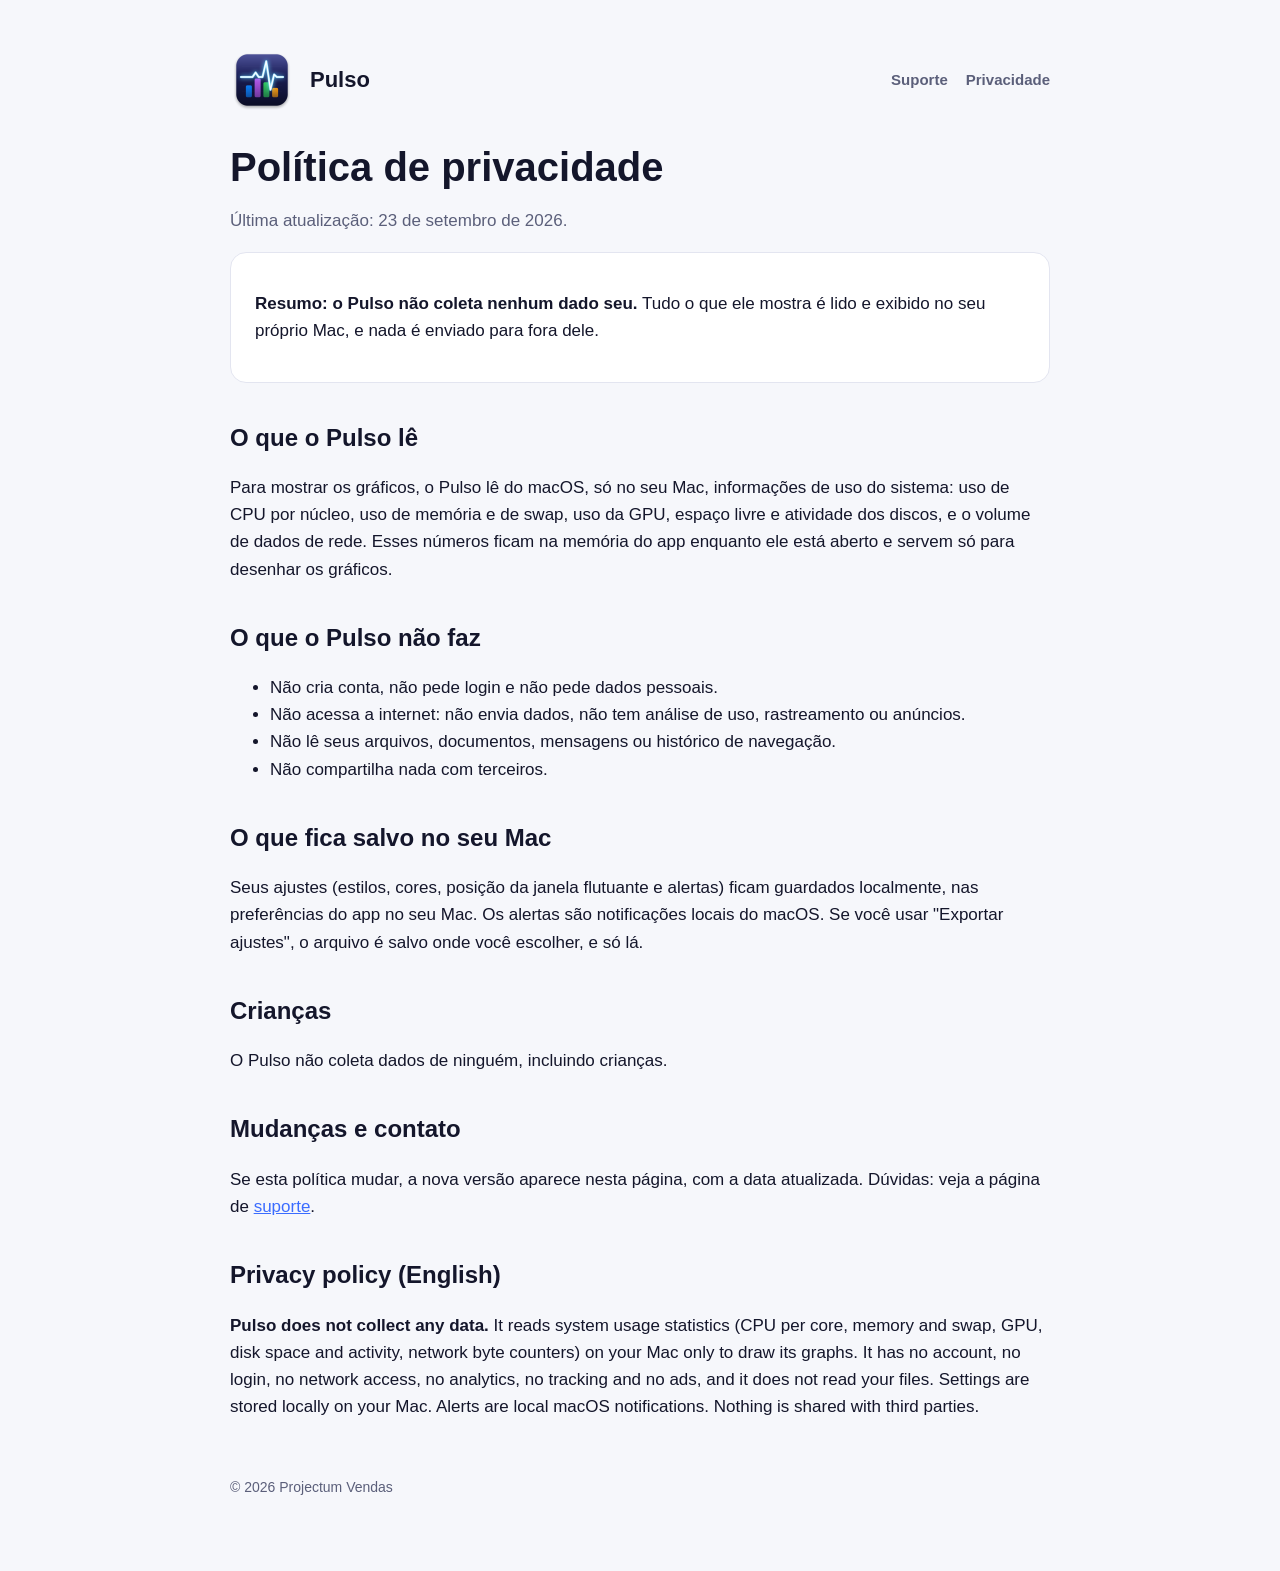
==== privacidade/index.html @ 8496fcee "Site: privacidade/index.html" ====
<!doctype html>
<html lang="pt-BR">
<head>
<meta charset="utf-8">
<meta name="viewport" content="width=device-width, initial-scale=1">
<title>Privacidade · Pulso</title>
<link rel="stylesheet" href="../estilo.css">
<link rel="icon" href="../img/icone.png">
</head>
<body>
<main>
  <header>
    <img src="../img/icone.png" alt="">
    <a href="../">Pulso</a>
    <nav><a href="../suporte/">Suporte</a><a href="./">Privacidade</a></nav>
  </header>
  <h1>Política de privacidade</h1>
  <p class="suave">Última atualização: 23 de setembro de 2026.</p>

  <div class="cartao">
    <p><strong>Resumo: o Pulso não coleta nenhum dado seu.</strong> Tudo o que ele mostra é lido e exibido no seu próprio Mac, e nada é enviado para fora dele.</p>
  </div>

  <h2>O que o Pulso lê</h2>
  <p>Para mostrar os gráficos, o Pulso lê do macOS, só no seu Mac, informações de uso do sistema: uso de CPU por núcleo, uso de memória e de swap, uso da GPU, espaço livre e atividade dos discos, e o volume de dados de rede. Esses números ficam na memória do app enquanto ele está aberto e servem só para desenhar os gráficos.</p>

  <h2>O que o Pulso não faz</h2>
  <ul>
    <li>Não cria conta, não pede login e não pede dados pessoais.</li>
    <li>Não acessa a internet: não envia dados, não tem análise de uso, rastreamento ou anúncios.</li>
    <li>Não lê seus arquivos, documentos, mensagens ou histórico de navegação.</li>
    <li>Não compartilha nada com terceiros.</li>
  </ul>

  <h2>O que fica salvo no seu Mac</h2>
  <p>Seus ajustes (estilos, cores, posição da janela flutuante e alertas) ficam guardados localmente, nas preferências do app no seu Mac. Os alertas são notificações locais do macOS. Se você usar "Exportar ajustes", o arquivo é salvo onde você escolher, e só lá.</p>

  <h2>Crianças</h2>
  <p>O Pulso não coleta dados de ninguém, incluindo crianças.</p>

  <h2>Mudanças e contato</h2>
  <p>Se esta política mudar, a nova versão aparece nesta página, com a data atualizada. Dúvidas: veja a página de <a href="../suporte/">suporte</a>.</p>

  <h2 lang="en">Privacy policy (English)</h2>
  <p lang="en"><strong>Pulso does not collect any data.</strong> It reads system usage statistics (CPU per core, memory and swap, GPU, disk space and activity, network byte counters) on your Mac only to draw its graphs. It has no account, no login, no network access, no analytics, no tracking and no ads, and it does not read your files. Settings are stored locally on your Mac. Alerts are local macOS notifications. Nothing is shared with third parties.</p>

  <footer>© 2026 Projectum Vendas</footer>
</main>
</body>
</html>
---- estilo.css ----
:root { --fundo: #f6f7fb; --texto: #14162b; --suave: #5b5f7a; --cartao: #ffffff; --borda: #e3e5f0; --destaque: #3b6cff; }
@media (prefers-color-scheme: dark) {
  :root { --fundo: #0f1124; --texto: #eef0ff; --suave: #a4a8c8; --cartao: #181b36; --borda: #2a2e52; --destaque: #7c9bff; }
}
* { box-sizing: border-box; }
body { margin: 0; background: var(--fundo); color: var(--texto); font: 17px/1.6 -apple-system, BlinkMacSystemFont, "SF Pro Text", "Helvetica Neue", Arial, sans-serif; }
main { max-width: 860px; margin: 0 auto; padding: 48px 20px 72px; }
header { display: flex; align-items: center; gap: 16px; margin-bottom: 32px; }
header img { width: 64px; height: 64px; }
header a { color: inherit; text-decoration: none; font-weight: 700; font-size: 22px; }
nav { margin-left: auto; display: flex; gap: 18px; }
nav a { color: var(--suave); text-decoration: none; font-size: 15px; }
nav a:hover { color: var(--destaque); }
h1 { font-size: 40px; line-height: 1.15; margin: 8px 0 12px; }
h2 { font-size: 24px; margin: 36px 0 8px; }
p, li { color: var(--texto); }
.suave { color: var(--suave); }
.cartao { background: var(--cartao); border: 1px solid var(--borda); border-radius: 16px; padding: 20px 24px; margin: 18px 0; }
.captura { width: 100%; border-radius: 14px; border: 1px solid var(--borda); margin: 18px 0; }
a { color: var(--destaque); }
footer { margin-top: 56px; font-size: 14px; color: var(--suave); }
details { background: var(--cartao); border: 1px solid var(--borda); border-radius: 12px; padding: 12px 18px; margin: 10px 0; }
summary { font-weight: 600; cursor: pointer; }
@media (max-width: 560px) { nav { display: none; } h1 { font-size: 32px; } }
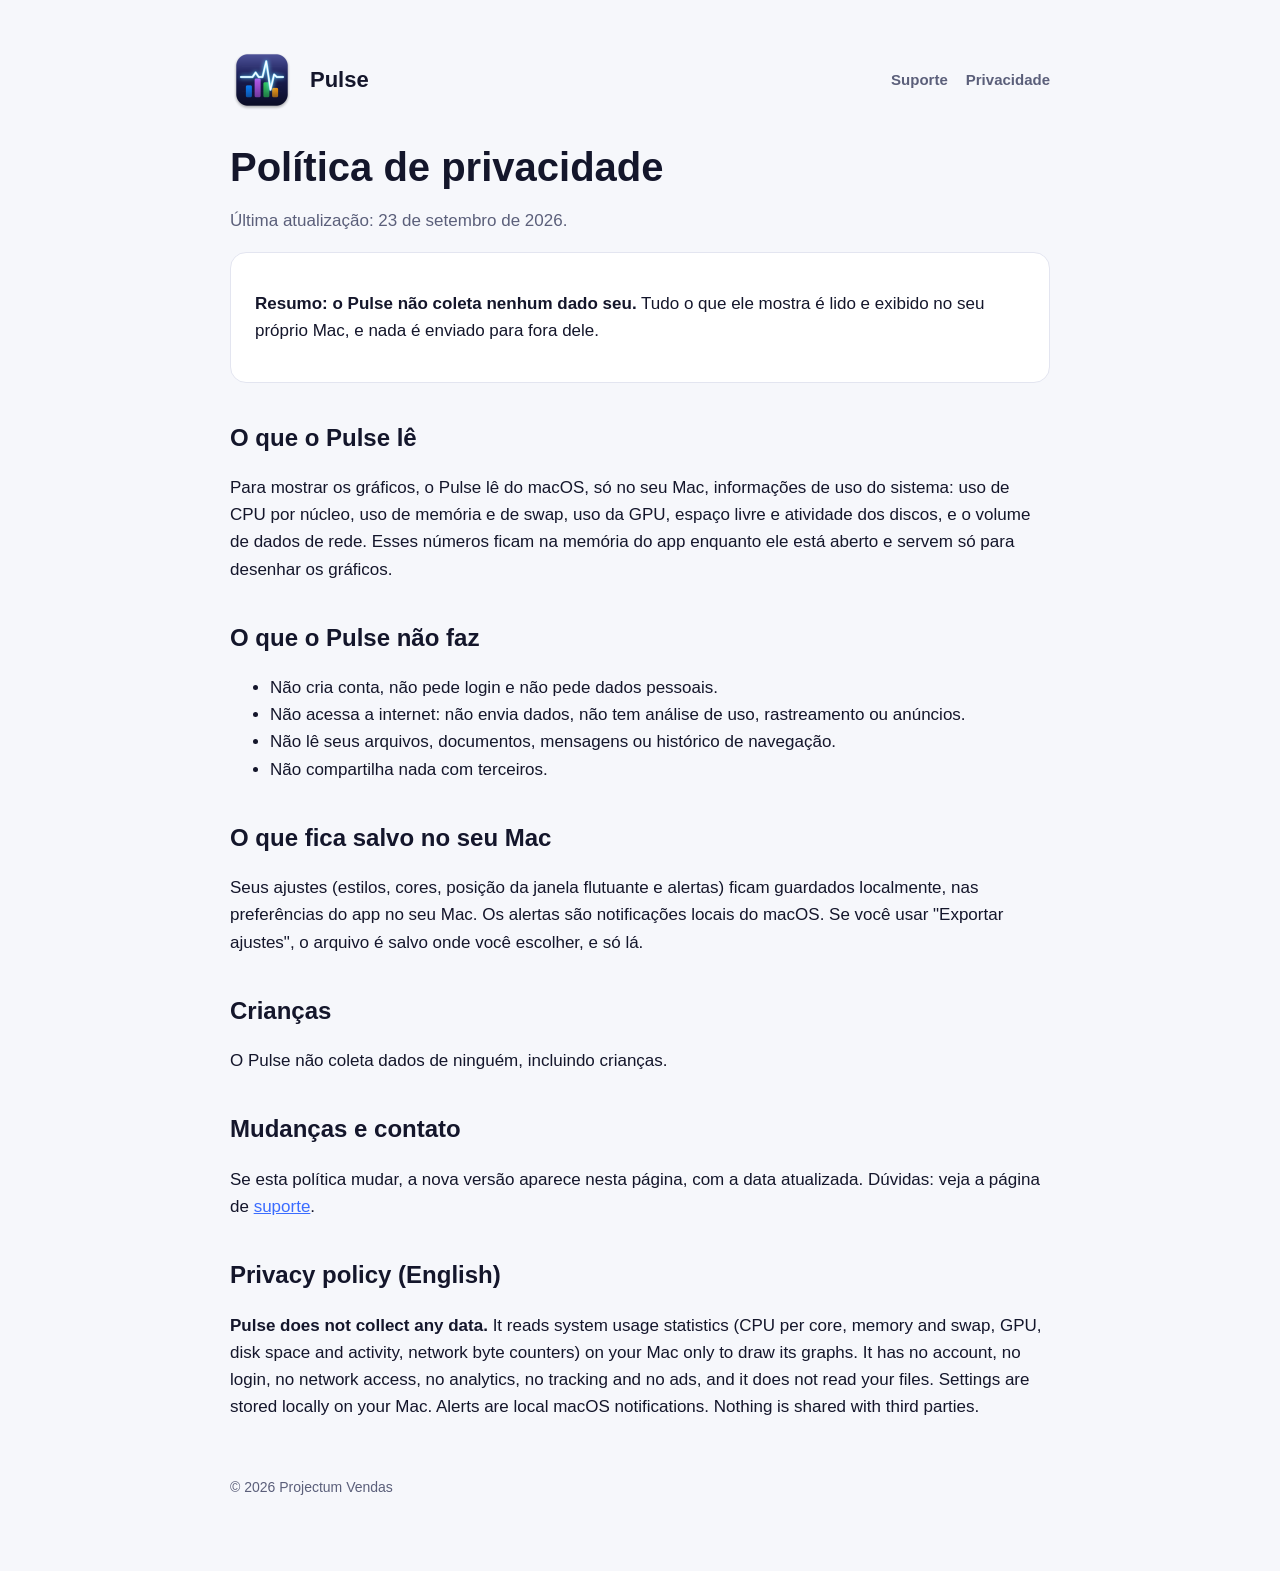
==== commit 0708d726: "Site: privacidade/index.html" ====
--- a/privacidade/index.html
+++ b/privacidade/index.html
@@ -3,7 +3,7 @@
 <head>
 <meta charset="utf-8">
 <meta name="viewport" content="width=device-width, initial-scale=1">
-<title>Privacidade · Pulso</title>
+<title>Privacidade · Pulse</title>
 <link rel="stylesheet" href="../estilo.css">
 <link rel="icon" href="../img/icone.png">
 </head>
@@ -11,20 +11,20 @@
 <main>
   <header>
     <img src="../img/icone.png" alt="">
-    <a href="../">Pulso</a>
+    <a href="../">Pulse</a>
     <nav><a href="../suporte/">Suporte</a><a href="./">Privacidade</a></nav>
   </header>
   <h1>Política de privacidade</h1>
   <p class="suave">Última atualização: 23 de setembro de 2026.</p>
 
   <div class="cartao">
-    <p><strong>Resumo: o Pulso não coleta nenhum dado seu.</strong> Tudo o que ele mostra é lido e exibido no seu próprio Mac, e nada é enviado para fora dele.</p>
+    <p><strong>Resumo: o Pulse não coleta nenhum dado seu.</strong> Tudo o que ele mostra é lido e exibido no seu próprio Mac, e nada é enviado para fora dele.</p>
   </div>
 
-  <h2>O que o Pulso lê</h2>
-  <p>Para mostrar os gráficos, o Pulso lê do macOS, só no seu Mac, informações de uso do sistema: uso de CPU por núcleo, uso de memória e de swap, uso da GPU, espaço livre e atividade dos discos, e o volume de dados de rede. Esses números ficam na memória do app enquanto ele está aberto e servem só para desenhar os gráficos.</p>
+  <h2>O que o Pulse lê</h2>
+  <p>Para mostrar os gráficos, o Pulse lê do macOS, só no seu Mac, informações de uso do sistema: uso de CPU por núcleo, uso de memória e de swap, uso da GPU, espaço livre e atividade dos discos, e o volume de dados de rede. Esses números ficam na memória do app enquanto ele está aberto e servem só para desenhar os gráficos.</p>
 
-  <h2>O que o Pulso não faz</h2>
+  <h2>O que o Pulse não faz</h2>
   <ul>
     <li>Não cria conta, não pede login e não pede dados pessoais.</li>
     <li>Não acessa a internet: não envia dados, não tem análise de uso, rastreamento ou anúncios.</li>
@@ -36,13 +36,13 @@
   <p>Seus ajustes (estilos, cores, posição da janela flutuante e alertas) ficam guardados localmente, nas preferências do app no seu Mac. Os alertas são notificações locais do macOS. Se você usar "Exportar ajustes", o arquivo é salvo onde você escolher, e só lá.</p>
 
   <h2>Crianças</h2>
-  <p>O Pulso não coleta dados de ninguém, incluindo crianças.</p>
+  <p>O Pulse não coleta dados de ninguém, incluindo crianças.</p>
 
   <h2>Mudanças e contato</h2>
   <p>Se esta política mudar, a nova versão aparece nesta página, com a data atualizada. Dúvidas: veja a página de <a href="../suporte/">suporte</a>.</p>
 
   <h2 lang="en">Privacy policy (English)</h2>
-  <p lang="en"><strong>Pulso does not collect any data.</strong> It reads system usage statistics (CPU per core, memory and swap, GPU, disk space and activity, network byte counters) on your Mac only to draw its graphs. It has no account, no login, no network access, no analytics, no tracking and no ads, and it does not read your files. Settings are stored locally on your Mac. Alerts are local macOS notifications. Nothing is shared with third parties.</p>
+  <p lang="en"><strong>Pulse does not collect any data.</strong> It reads system usage statistics (CPU per core, memory and swap, GPU, disk space and activity, network byte counters) on your Mac only to draw its graphs. It has no account, no login, no network access, no analytics, no tracking and no ads, and it does not read your files. Settings are stored locally on your Mac. Alerts are local macOS notifications. Nothing is shared with third parties.</p>
 
   <footer>© 2026 Projectum Vendas</footer>
 </main>
